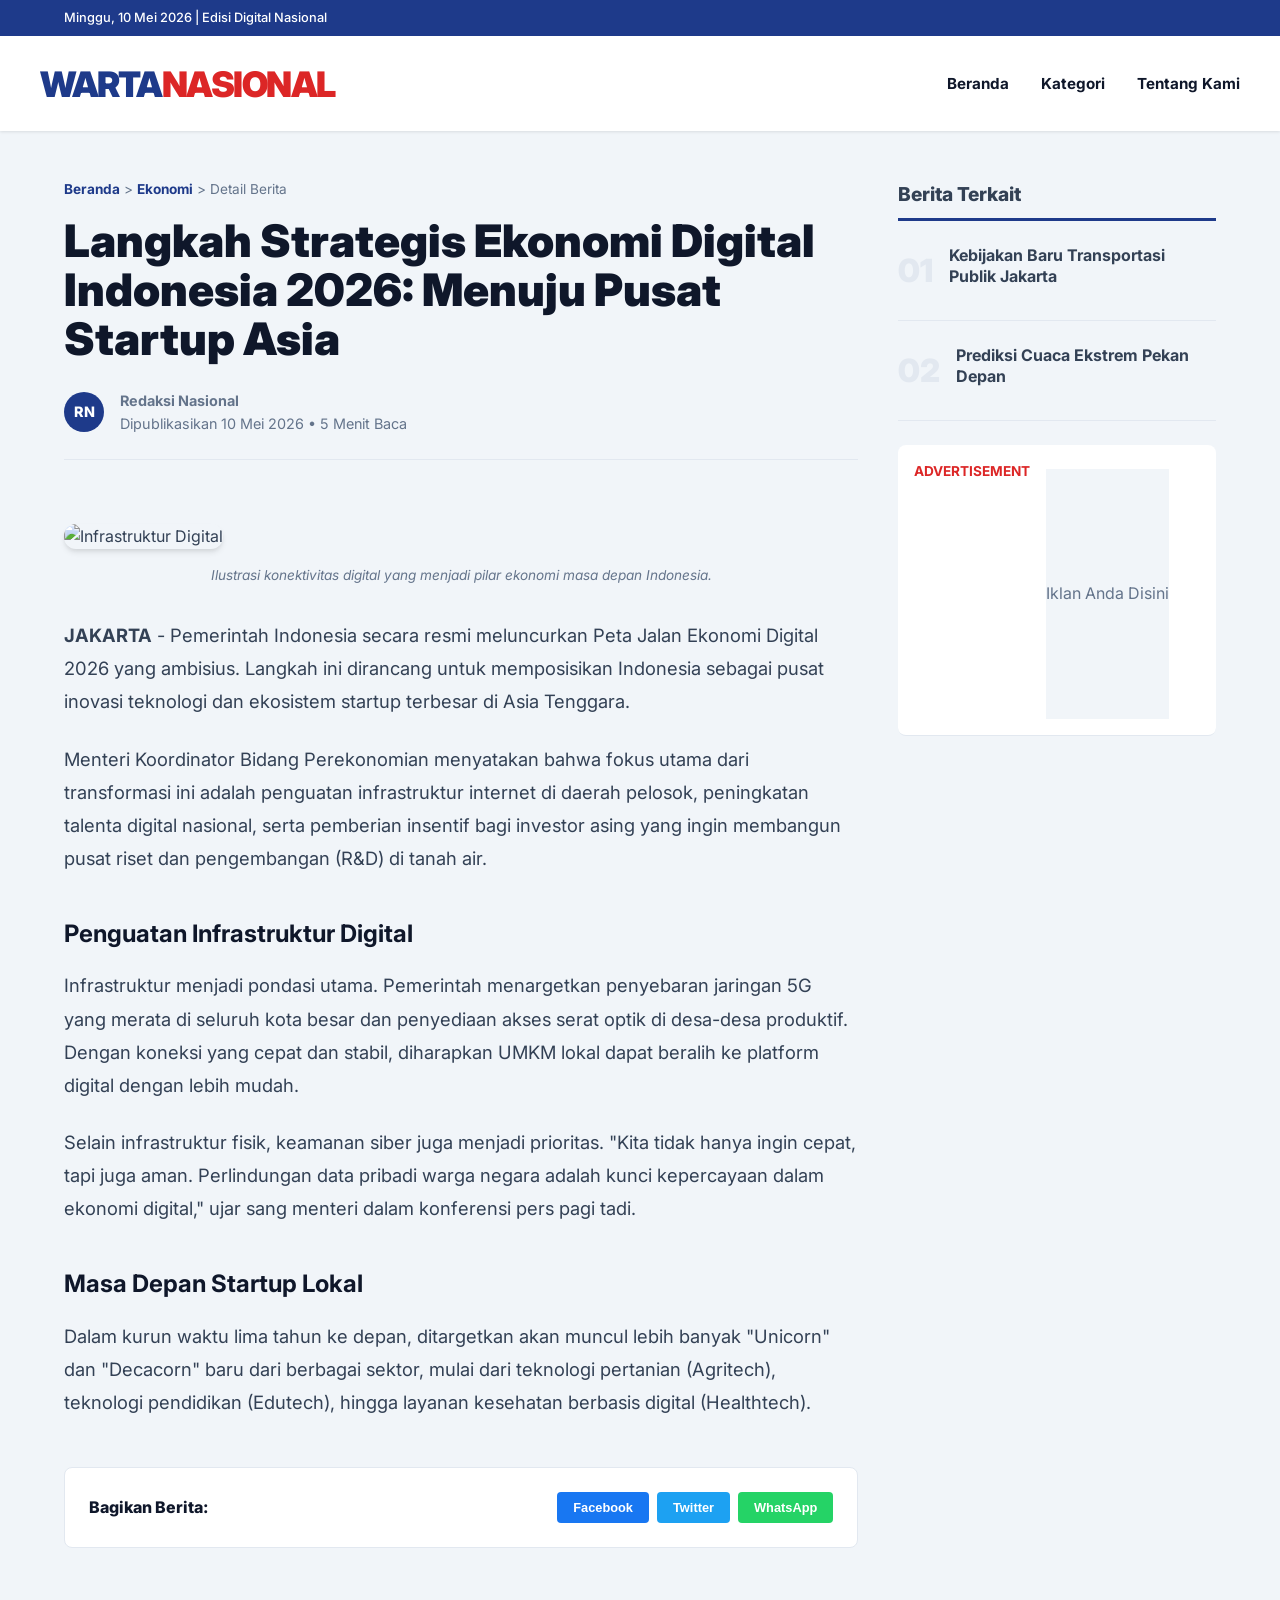
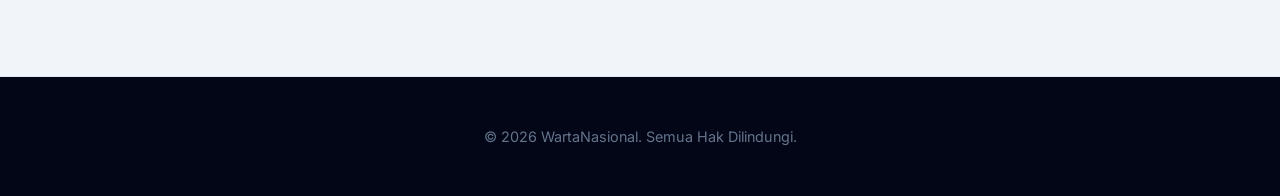
==== detail.html @ 8ecca15f "Tambah Halaman Detail Berita Premium" ====
<!DOCTYPE html>
<html lang="id">
<head>
    <meta charset="UTF-8">
    <meta name="viewport" content="width=device-width, initial-scale=1.0">
    <title>Detail Berita - WartaNasional</title>
    <link rel="preconnect" href="https://fonts.googleapis.com">
    <link rel="preconnect" href="https://fonts.gstatic.com" crossorigin>
    <link href="https://fonts.googleapis.com/css2?family=Inter:wght@400;500;600;700;800;900&display=swap" rel="stylesheet">
    <link rel="stylesheet" href="style.css">
    <style>
        .article-header { margin-bottom: 2rem; }
        .breadcrumb { font-size: 0.85rem; color: var(--text-light); margin-bottom: 1rem; }
        .breadcrumb a { color: var(--primary); text-decoration: none; font-weight: 700; }
        .article-title { font-size: 2.8rem; line-height: 1.1; margin-bottom: 1.5rem; color: var(--text-dark); font-weight: 900; }
        .article-meta { display: flex; align-items: center; gap: 1rem; color: var(--text-light); font-size: 0.9rem; padding-bottom: 1.5rem; border-bottom: 1px solid var(--border); }
        .author-img { width: 40px; height: 40px; border-radius: 50%; background: var(--primary); color: white; display: flex; align-items: center; justify-content: center; font-weight: 800; }
        
        .main-article-img { width: 100%; border-radius: 12px; margin: 2rem 0; box-shadow: var(--shadow-md); }
        .img-caption { text-align: center; font-size: 0.85rem; color: var(--text-light); font-style: italic; margin-top: -1rem; margin-bottom: 2rem; }
        
        .article-content p { font-size: 1.15rem; color: var(--text-main); margin-bottom: 1.5rem; line-height: 1.8; }
        .article-content h3 { margin: 2.5rem 0 1rem; font-size: 1.5rem; color: var(--text-dark); }
        
        .share-box { background: var(--bg-white); padding: 1.5rem; border-radius: 8px; border: 1px solid var(--border); margin: 3rem 0; display: flex; align-items: center; justify-content: space-between; }
        .btn-share { padding: 0.5rem 1rem; border-radius: 4px; border: none; font-weight: 700; cursor: pointer; color: white; font-size: 0.8rem; }
    </style>
</head>
<body>
    <header>
        <div class="top-bar">
            <div class="container">Minggu, 10 Mei 2026 | Edisi Digital Nasional</div>
        </div>
        <div class="container header-main">
            <a href="index.html" class="logo">Warta<span>Nasional</span></a>
            <nav>
                <ul>
                    <li><a href="index.html">Beranda</a></li>
                    <li><a href="kategori.html">Kategori</a></li>
                    <li><a href="kontak.html">Tentang Kami</a></li>
                </ul>
            </nav>
        </div>
    </header>

    <main class="container" style="margin-top: 3rem;">
        <div class="main-layout">
            <div class="content-area">
                <div class="breadcrumb">
                    <a href="index.html">Beranda</a> > <a href="kategori.html">Ekonomi</a> > Detail Berita
                </div>

                <article class="article-header">
                    <h1 class="article-title">Langkah Strategis Ekonomi Digital Indonesia 2026: Menuju Pusat Startup Asia</h1>
                    <div class="article-meta">
                        <div class="author-img">RN</div>
                        <div>
                            <strong>Redaksi Nasional</strong><br>
                            Dipublikasikan 10 Mei 2026 • 5 Menit Baca
                        </div>
                    </div>
                </article>

                <img src="https://images.unsplash.com/photo-1451187580459-43490279c0fa?auto=format&fit=crop&q=80&w=1200" alt="Infrastruktur Digital" class="main-article-img">
                <p class="img-caption">Ilustrasi konektivitas digital yang menjadi pilar ekonomi masa depan Indonesia.</p>

                <div class="article-content">
                    <p><strong>JAKARTA</strong> - Pemerintah Indonesia secara resmi meluncurkan Peta Jalan Ekonomi Digital 2026 yang ambisius. Langkah ini dirancang untuk memposisikan Indonesia sebagai pusat inovasi teknologi dan ekosistem startup terbesar di Asia Tenggara.</p>
                    
                    <p>Menteri Koordinator Bidang Perekonomian menyatakan bahwa fokus utama dari transformasi ini adalah penguatan infrastruktur internet di daerah pelosok, peningkatan talenta digital nasional, serta pemberian insentif bagi investor asing yang ingin membangun pusat riset dan pengembangan (R&D) di tanah air.</p>

                    <h3>Penguatan Infrastruktur Digital</h3>
                    <p>Infrastruktur menjadi pondasi utama. Pemerintah menargetkan penyebaran jaringan 5G yang merata di seluruh kota besar dan penyediaan akses serat optik di desa-desa produktif. Dengan koneksi yang cepat dan stabil, diharapkan UMKM lokal dapat beralih ke platform digital dengan lebih mudah.</p>

                    <p>Selain infrastruktur fisik, keamanan siber juga menjadi prioritas. "Kita tidak hanya ingin cepat, tapi juga aman. Perlindungan data pribadi warga negara adalah kunci kepercayaan dalam ekonomi digital," ujar sang menteri dalam konferensi pers pagi tadi.</p>

                    <h3>Masa Depan Startup Lokal</h3>
                    <p>Dalam kurun waktu lima tahun ke depan, ditargetkan akan muncul lebih banyak "Unicorn" dan "Decacorn" baru dari berbagai sektor, mulai dari teknologi pertanian (Agritech), teknologi pendidikan (Edutech), hingga layanan kesehatan berbasis digital (Healthtech).</p>
                </div>

                <div class="share-box">
                    <span style="font-weight: 800; color: var(--text-dark);">Bagikan Berita:</span>
                    <div style="display: flex; gap: 0.5rem;">
                        <button class="btn-share" style="background: #1877f2;">Facebook</button>
                        <button class="btn-share" style="background: #1da1f2;">Twitter</button>
                        <button class="btn-share" style="background: #25d366;">WhatsApp</button>
                    </div>
                </div>
            </div>

            <!-- Sidebar -->
            <aside class="sidebar">
                <h3 class="sidebar-title">Berita Terkait</h3>
                <div class="trending-item">
                    <div class="trending-num">01</div>
                    <div class="trending-content">
                        <h4>Kebijakan Baru Transportasi Publik Jakarta</h4>
                    </div>
                </div>
                <div class="trending-item">
                    <div class="trending-num">02</div>
                    <div class="trending-content">
                        <h4>Prediksi Cuaca Ekstrem Pekan Depan</h4>
                    </div>
                </div>
                <div class="trending-item" style="background: var(--bg-white); padding: 1rem; border-radius: 8px;">
                    <p style="font-size: 0.85rem; font-weight: 700; color: var(--secondary);">ADVERTISEMENT</p>
                    <div style="height: 250px; background: var(--bg-gray); margin-top: 0.5rem; display: flex; align-items: center; justify-content: center; color: var(--text-light);">Iklan Anda Disini</div>
                </div>
            </aside>
        </div>
    </main>

    <footer style="margin-top: 5rem; padding: 3rem 0; border-top: 1px solid var(--border); text-align: center;">
        <div class="container">
            <p style="color: var(--text-light); font-size: 0.9rem;">&copy; 2026 WartaNasional. Semua Hak Dilindungi.</p>
        </div>
    </footer>
</body>
</html>
---- style.css ----
/* NewsFlow Design System - Premium Edition */
:root {
    --primary: #1e3a8a;
    --primary-light: #3b82f6;
    --secondary: #dc2626;
    --accent: #fbbf24;
    --text-dark: #0f172a;
    --text-main: #334155;
    --text-light: #64748b;
    --bg-white: #ffffff;
    --bg-gray: #f1f5f9;
    --border: #e2e8f0;
    --shadow-sm: 0 1px 3px rgba(0,0,0,0.1);
    --shadow-md: 0 4px 6px -1px rgba(0,0,0,0.1), 0 2px 4px -1px rgba(0,0,0,0.06);
    --shadow-lg: 0 20px 25px -5px rgba(0,0,0,0.1), 0 10px 10px -5px rgba(0,0,0,0.04);
    --transition: all 0.3s cubic-bezier(0.4, 0, 0.2, 1);
}

* {
    margin: 0;
    padding: 0;
    box-sizing: border-box;
}

body {
    font-family: 'Inter', -apple-system, BlinkMacSystemFont, "Segoe UI", Roboto, sans-serif;
    line-height: 1.6;
    color: var(--text-main);
    background-color: var(--bg-gray);
}

.container {
    max-width: 1200px;
    margin: 0 auto;
    padding: 0 1.5rem;
}

/* Header & Nav */
header {
    background: var(--bg-white);
    box-shadow: var(--shadow-sm);
    position: sticky;
    top: 0;
    z-index: 1000;
}

.top-bar {
    background: var(--primary);
    color: white;
    padding: 0.5rem 0;
    font-size: 0.8rem;
    font-weight: 500;
}

.header-main {
    padding: 1.2rem 0;
    display: flex;
    justify-content: space-between;
    align-items: center;
}

.logo {
    font-size: 2.2rem;
    font-weight: 900;
    color: var(--primary);
    text-decoration: none;
    text-transform: uppercase;
    letter-spacing: -1.5px;
}

.logo span {
    color: var(--secondary);
}

nav ul {
    display: flex;
    list-style: none;
    gap: 2rem;
}

nav a {
    text-decoration: none;
    color: var(--text-dark);
    font-weight: 700;
    font-size: 0.95rem;
    transition: var(--transition);
    position: relative;
}

nav a:hover, nav a.active {
    color: var(--primary);
}

nav a::after {
    content: '';
    position: absolute;
    bottom: -5px;
    left: 0;
    width: 0;
    height: 3px;
    background: var(--secondary);
    transition: var(--transition);
}

nav a.active::after { width: 100%; }

/* Breaking News */
.breaking-news {
    background: #fff;
    border-bottom: 1px solid var(--border);
    padding: 0.8rem 0;
    overflow: hidden;
}

.ticker-wrapper {
    display: flex;
    align-items: center;
    gap: 1.5rem;
}

.ticker-label {
    background: var(--secondary);
    color: white;
    padding: 0.3rem 0.8rem;
    font-weight: 800;
    font-size: 0.75rem;
    text-transform: uppercase;
    white-space: nowrap;
    border-radius: 4px;
}

.ticker-text {
    font-weight: 600;
    color: var(--primary);
    white-space: nowrap;
    animation: ticker 30s linear infinite;
}

@keyframes ticker {
    0% { transform: translateX(100%); }
    100% { transform: translateX(-100%); }
}

/* Layout Grid */
.main-layout {
    display: grid;
    grid-template-columns: 2.5fr 1fr;
    gap: 2.5rem;
    margin-top: 2rem;
}

/* Featured & Cards */
.featured-main {
    position: relative;
    border-radius: 12px;
    overflow: hidden;
    height: 500px;
    margin-bottom: 2rem;
    box-shadow: var(--shadow-lg);
}

.featured-main img {
    width: 100%;
    height: 100%;
    object-fit: cover;
    transition: var(--transition);
}

.featured-main:hover img {
    transform: scale(1.05);
}

.news-overlay {
    position: absolute;
    inset: 0;
    background: linear-gradient(transparent, rgba(0,0,0,0.9));
    display: flex;
    flex-direction: column;
    justify-content: flex-end;
    padding: 2.5rem;
    color: white;
}

.badge {
    display: inline-block;
    padding: 0.4rem 1rem;
    background: var(--secondary);
    color: white;
    font-weight: 800;
    font-size: 0.7rem;
    text-transform: uppercase;
    border-radius: 4px;
    margin-bottom: 1rem;
    width: fit-content;
}

.featured-main h2 {
    font-size: 2.5rem;
    line-height: 1.1;
    margin-bottom: 1rem;
}

/* Sidebar */
.sidebar-title {
    font-size: 1.2rem;
    font-weight: 800;
    margin-bottom: 1.5rem;
    border-bottom: 3px solid var(--primary);
    padding-bottom: 0.5rem;
    display: flex;
    justify-content: space-between;
}

.trending-item {
    display: flex;
    gap: 1rem;
    margin-bottom: 1.5rem;
    padding-bottom: 1.5rem;
    border-bottom: 1px solid var(--border);
}

.trending-num {
    font-size: 2rem;
    font-weight: 900;
    color: var(--border);
}

.trending-content h4 {
    font-size: 1rem;
    line-height: 1.3;
    margin-bottom: 0.3rem;
}

/* News Cards Grid */
.news-grid {
    display: grid;
    grid-template-columns: repeat(auto-fill, minmax(280px, 1fr));
    gap: 2rem;
}

.news-card {
    background: var(--bg-white);
    border-radius: 12px;
    overflow: hidden;
    box-shadow: var(--shadow-md);
    transition: var(--transition);
    border: 1px solid var(--border);
}

.news-card:hover {
    transform: translateY(-8px);
    box-shadow: var(--shadow-lg);
}

.card-content {
    padding: 1.5rem;
}

.card-title {
    font-size: 1.2rem;
    font-weight: 800;
    color: var(--text-dark);
    text-decoration: none;
    display: block;
    margin-bottom: 1rem;
    line-height: 1.3;
}

.card-title:hover { color: var(--primary); }

.card-footer {
    display: flex;
    justify-content: space-between;
    font-size: 0.75rem;
    color: var(--text-light);
    font-weight: 600;
    margin-top: 1rem;
    padding-top: 1rem;
    border-top: 1px solid var(--bg-gray);
}

/* Footer */
footer {
    background: #020617;
    color: white;
    padding: 5rem 0 2rem;
    margin-top: 5rem;
}

.footer-grid {
    display: grid;
    grid-template-columns: 1.5fr 1fr 1fr 1fr;
    gap: 3rem;
    margin-bottom: 4rem;
}

.footer-logo {
    font-size: 2rem;
    font-weight: 900;
    color: white;
    text-decoration: none;
    margin-bottom: 1.5rem;
    display: block;
}

.footer-links h4 {
    font-size: 1.1rem;
    margin-bottom: 1.5rem;
    color: var(--accent);
}

.footer-links ul { list-style: none; }
.footer-links li { margin-bottom: 0.8rem; }
.footer-links a {
    color: #94a3b8;
    text-decoration: none;
    transition: var(--transition);
}
.footer-links a:hover { color: white; padding-left: 5px; }

/* Mobile */
@media (max-width: 992px) {
    .main-layout { grid-template-columns: 1fr; }
    .header-main { flex-direction: column; gap: 1rem; }
    .featured-main h2 { font-size: 1.8rem; }
}
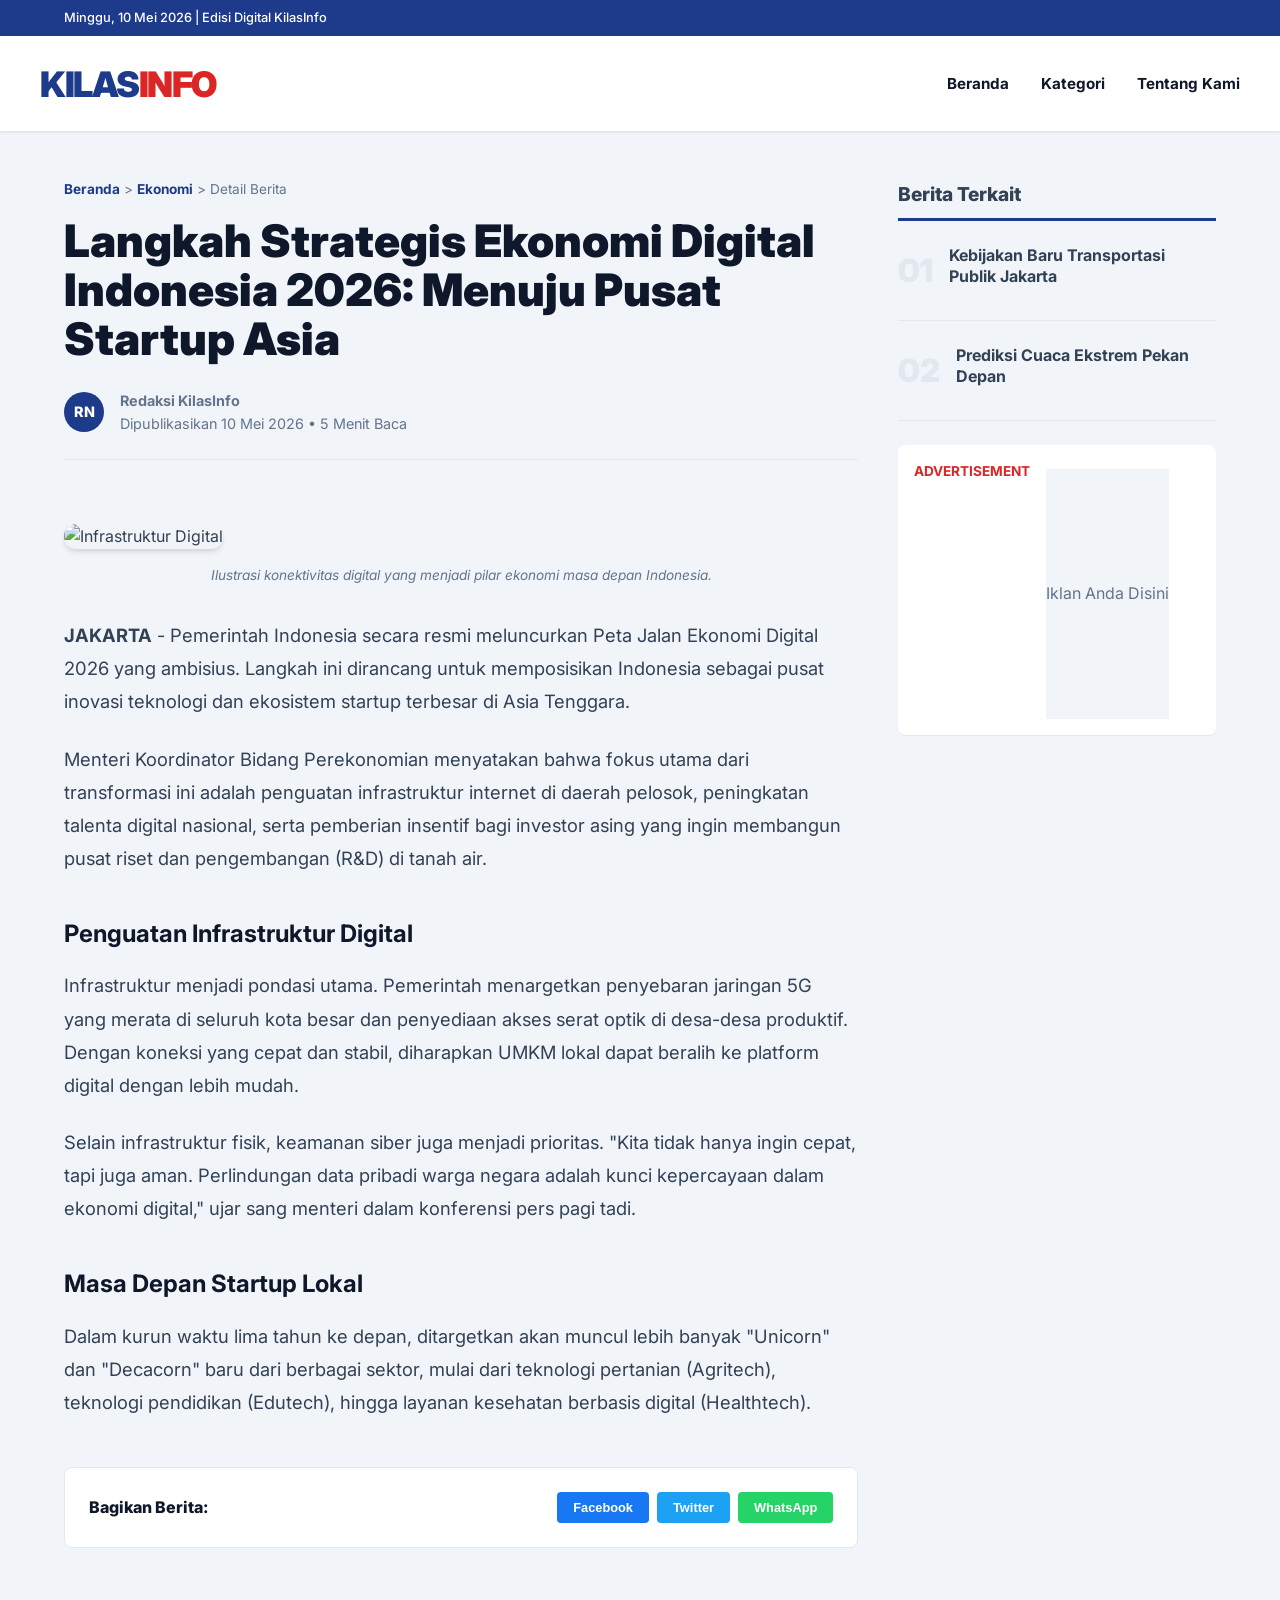
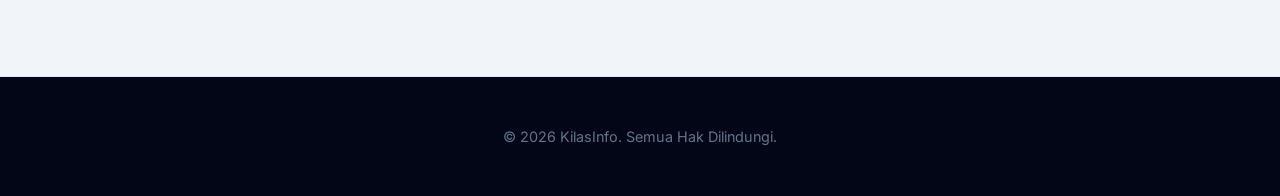
==== commit 99f547b9: "Update branding to KilasInfo and clickable images" ====
--- a/detail.html
+++ b/detail.html
@@ -3,7 +3,7 @@
 <head>
     <meta charset="UTF-8">
     <meta name="viewport" content="width=device-width, initial-scale=1.0">
-    <title>Detail Berita - WartaNasional</title>
+    <title>Detail Berita - KilasInfo</title>
     <link rel="preconnect" href="https://fonts.googleapis.com">
     <link rel="preconnect" href="https://fonts.gstatic.com" crossorigin>
     <link href="https://fonts.googleapis.com/css2?family=Inter:wght@400;500;600;700;800;900&display=swap" rel="stylesheet">
@@ -29,10 +29,10 @@
 <body>
     <header>
         <div class="top-bar">
-            <div class="container">Minggu, 10 Mei 2026 | Edisi Digital Nasional</div>
+            <div class="container">Minggu, 10 Mei 2026 | Edisi Digital KilasInfo</div>
         </div>
         <div class="container header-main">
-            <a href="index.html" class="logo">Warta<span>Nasional</span></a>
+            <a href="index.html" class="logo">Kilas<span>Info</span></a>
             <nav>
                 <ul>
                     <li><a href="index.html">Beranda</a></li>
@@ -55,7 +55,7 @@
                     <div class="article-meta">
                         <div class="author-img">RN</div>
                         <div>
-                            <strong>Redaksi Nasional</strong><br>
+                            <strong>Redaksi KilasInfo</strong><br>
                             Dipublikasikan 10 Mei 2026 • 5 Menit Baca
                         </div>
                     </div>
@@ -113,7 +113,7 @@
 
     <footer style="margin-top: 5rem; padding: 3rem 0; border-top: 1px solid var(--border); text-align: center;">
         <div class="container">
-            <p style="color: var(--text-light); font-size: 0.9rem;">&copy; 2026 WartaNasional. Semua Hak Dilindungi.</p>
+            <p style="color: var(--text-light); font-size: 0.9rem;">&copy; 2026 KilasInfo. Semua Hak Dilindungi.</p>
         </div>
     </footer>
 </body>
--- a/style.css
+++ b/style.css
@@ -318,9 +318,39 @@
 }
 .footer-links a:hover { color: white; padding-left: 5px; }
 
-/* Mobile */
+/* Media Queries for Perfect Responsiveness */
 @media (max-width: 992px) {
     .main-layout { grid-template-columns: 1fr; }
-    .header-main { flex-direction: column; gap: 1rem; }
+    .header-main { flex-direction: column; gap: 1.5rem; text-align: center; }
+    .featured-main { height: auto; min-height: 450px; }
     .featured-main h2 { font-size: 1.8rem; }
-}
+    .footer-grid { grid-template-columns: 1fr 1fr; }
+}
+
+@media (max-width: 768px) {
+    .container { padding: 0 1rem; }
+    .logo { font-size: 1.8rem; }
+    nav ul { gap: 1rem; flex-wrap: wrap; justify-content: center; }
+    nav a { font-size: 0.85rem; }
+    
+    .featured-main { height: auto; min-height: 400px; }
+    .featured-main h2 { font-size: 1.6rem; line-height: 1.2; }
+    .news-overlay { padding: 1.5rem; padding-top: 5rem; }
+    .news-overlay p { font-size: 0.9rem; line-height: 1.4; margin-bottom: 0.5rem; }
+    
+    .article-title { font-size: 1.8rem; }
+    .main-layout { gap: 1.5rem; }
+    
+    .footer-grid { grid-template-columns: 1fr; text-align: center; gap: 2rem; }
+    .footer-links h4::after { left: 50%; transform: translateX(-50%); }
+    
+    .ticker-wrapper { gap: 0.5rem; }
+    .ticker-label { font-size: 0.65rem; padding: 0.2rem 0.5rem; }
+}
+
+@media (max-width: 480px) {
+    .featured-main { height: 300px; }
+    .news-grid { grid-template-columns: 1fr; }
+    .article-title { font-size: 1.5rem; }
+    .top-bar { font-size: 0.7rem; text-align: center; }
+}
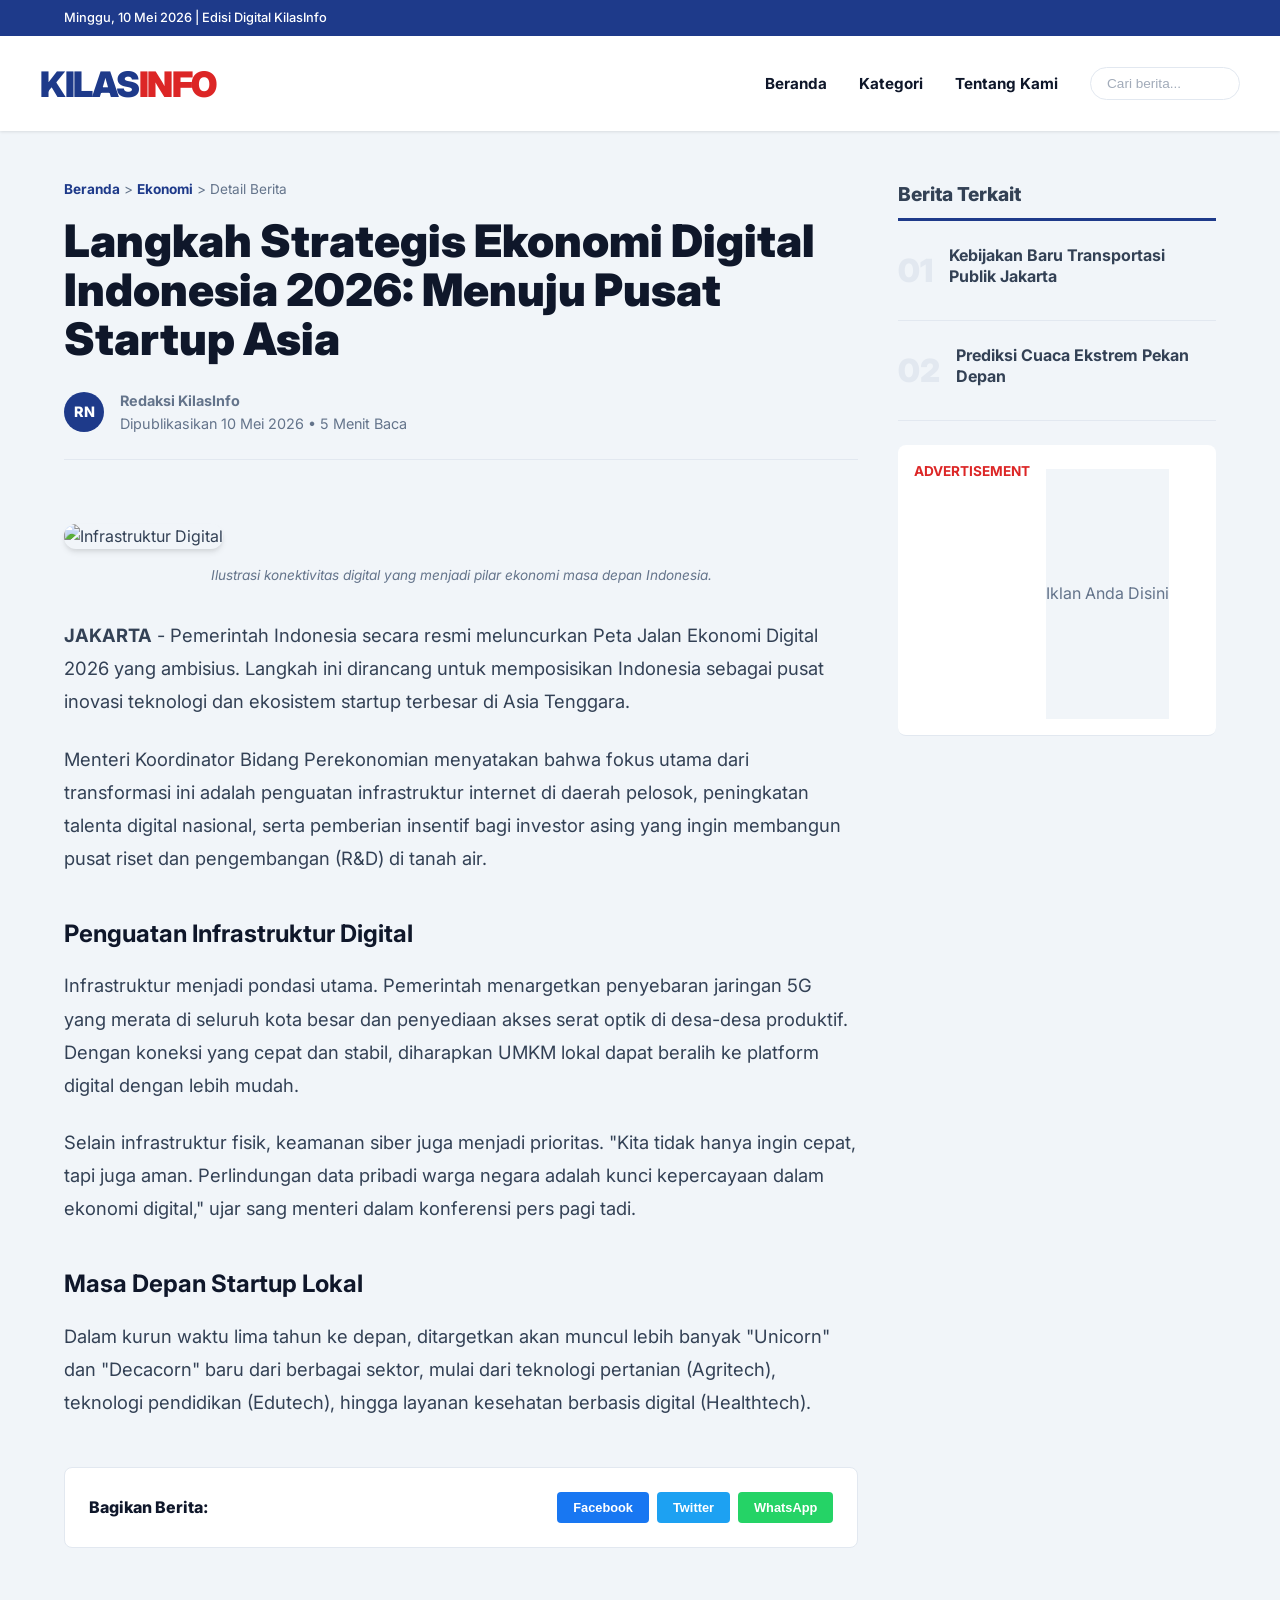
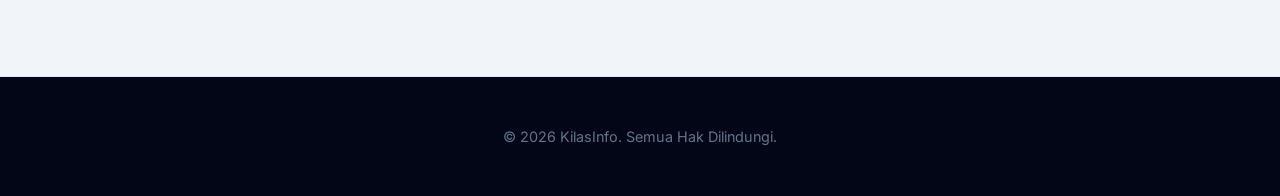
==== commit 9bd26d60: "Add real-time search feature" ====
--- a/detail.html
+++ b/detail.html
@@ -34,10 +34,13 @@
         <div class="container header-main">
             <a href="index.html" class="logo">Kilas<span>Info</span></a>
             <nav>
-                <ul>
+                <ul style="display: flex; align-items: center; gap: 2rem;">
                     <li><a href="index.html">Beranda</a></li>
                     <li><a href="kategori.html">Kategori</a></li>
                     <li><a href="kontak.html">Tentang Kami</a></li>
+                    <li class="search-wrapper">
+                        <input type="text" id="searchInput" placeholder="Cari berita..." style="padding: 0.5rem 1rem; border-radius: 20px; border: 1px solid var(--border); font-size: 0.85rem; outline: none; width: 150px; transition: var(--transition);">
+                    </li>
                 </ul>
             </nav>
         </div>
--- a/style.css
+++ b/style.css
@@ -89,6 +89,17 @@
 
 nav a:hover, nav a.active {
     color: var(--primary);
+}
+
+.search-wrapper input:focus {
+    width: 250px;
+    border-color: var(--primary);
+    box-shadow: 0 0 0 3px rgba(30, 58, 138, 0.1);
+}
+
+.search-wrapper input::placeholder {
+    color: var(--text-light);
+    opacity: 0.6;
 }
 
 nav a::after {
